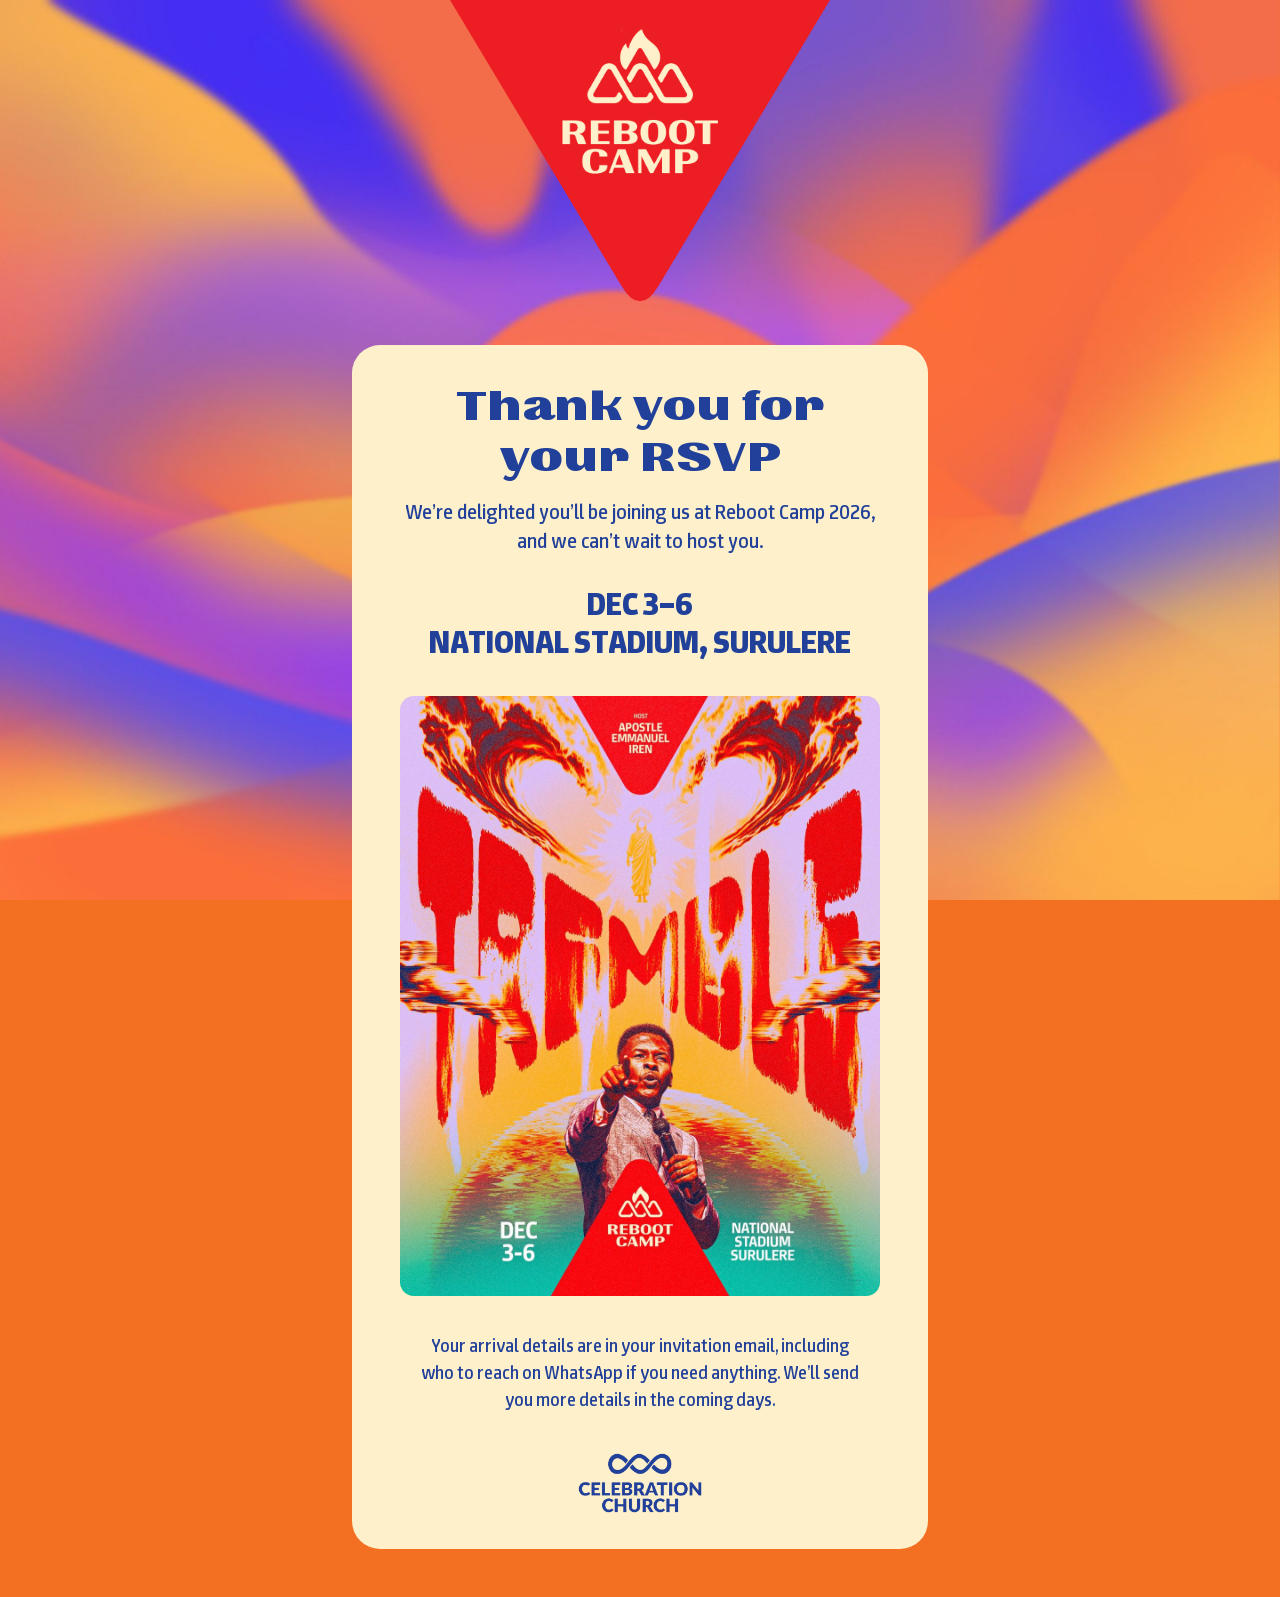
==== yes/index.html @ 0593b8fc "Add files via upload" ====
<!doctype html>
<html lang="en">
<head>
<meta charset="utf-8">
<meta name="viewport" content="width=device-width, initial-scale=1, viewport-fit=cover">
<title>Thank you for your RSVP – Reboot Camp 2026</title>
<meta name="description" content="Thank you for your RSVP to Reboot Camp 2026.">
<link rel="icon" type="image/png" href="../assets/images/favicon.png">
<link rel="apple-touch-icon" href="../assets/images/apple-touch-icon.png">
<link rel="preload" href="../assets/fonts/Quilon-Variable.woff2" as="font" type="font/woff2" crossorigin>
<link rel="preload" href="../assets/fonts/Expose-Variable.woff2" as="font" type="font/woff2" crossorigin>
<link rel="stylesheet" href="../assets/css/styles.css">
</head>
<body>
<div class="backdrop" aria-hidden="true"></div>
<svg class="mark" viewBox="0 0 360 300" role="img" aria-label="Reboot Camp">
  <path class="shape" d="M0 0 H360 L197.5 270.85 Q180 300 162.5 270.85 Z"/>
  <image href="../assets/images/reboot-camp-logo.png" x="104.6" y="26" width="150.8" height="140"/>
</svg>
<main>
<div class="panel">
<h1>Thank you for your RSVP</h1>
<p class="lead">We’re delighted you’ll be joining us at Reboot Camp 2026, and we can’t wait to host you.</p>
<p class="facts"><span>Dec 3–6</span><span>National Stadium, Surulere</span></p>
<img class="flier" src="../assets/images/poster.jpg" width="1080" height="1350" alt="Reboot Camp 2026 poster with the theme Tremble, hosted by Apostle Emmanuel Iren, 3–6 December at the National Stadium, Surulere.">
<p class="note">Your arrival details are in your invitation email, including who to reach on WhatsApp if you need anything. We’ll send you more details in the coming days.</p>
<div class="sign" role="img" aria-label="Celebration Church"></div>
</div>
</main>
</body>
</html>
---- assets/css/styles.css ----
/* Reboot Camp 2026 RSVP pages: shared styles */

/* Brand typefaces */
@font-face {
  font-family: "Expose";
  src: url("../fonts/Expose-Variable.woff2") format("woff2");
  font-weight: 400 900;
  font-display: swap;
}
@font-face {
  font-family: "Quilon";
  src: url("../fonts/Quilon-Variable.woff2") format("woff2");
  font-weight: 400 700;
  font-display: swap;
}

/* Brand colours. Change a colour here and it updates everywhere. */
:root {
  --base: #F37022;    /* shows while the background image loads */
  --panel: #FEF0CB;   /* cream panel behind the text */
  --ink: #21409A;     /* navy text and Celebration Church logo */
  --accent: #EC1D23;  /* red triangle */
  --dim: transparent; /* darkens the background in dark mode */
  color-scheme: light;
  box-sizing: border-box;
  padding-top: env(safe-area-inset-top, 0px);
  padding-bottom: env(safe-area-inset-bottom, 0px);
  background: var(--base);
}

/* Dark mode: follows the guest's phone or computer setting */
@media (prefers-color-scheme: dark) {
  :root {
    --panel: #21409A;
    --ink: #FEF0CB;
    --dim: rgba(14, 22, 60, 0.4);
    color-scheme: dark;
  }
}

*, *::before, *::after { box-sizing: inherit; }

html {
  scroll-padding-top: env(safe-area-inset-top, 0px);
  -webkit-text-size-adjust: 100%;
}

body {
  margin: 0;
  background: var(--base);
  color: var(--ink);
  font-family: "Expose", "Helvetica Neue", Arial, sans-serif;
  font-weight: 450;
  -webkit-font-smoothing: antialiased;
}

/* Gradient background, fixed behind the page */
.backdrop {
  position: fixed;
  inset: 0;
  z-index: 0;
  background: url("../images/background.jpg") 62% 0 / cover no-repeat;
}
.backdrop::after {
  content: "";
  position: absolute;
  inset: 0;
  background: var(--dim);
}

/* Red triangle with the Reboot Camp logo */
.mark {
  position: relative;
  z-index: 1;
  display: block;
  width: min(80vw, 380px);
  height: auto;
  margin: 0 auto;
}
.mark .shape { fill: var(--accent); }

main {
  position: relative;
  z-index: 1;
  max-width: 38rem;
  margin: 0 auto;
  padding: 1.75rem 1rem 3rem;
}

.panel {
  background: var(--panel);
  color: var(--ink);
  border-radius: 28px;
  padding: 2.25rem 1.5rem;
  text-align: center;
}

h1 {
  font-family: "Quilon", "Arial Black", sans-serif;
  font-weight: 700;
  font-size: clamp(1.75rem, 7vw, 3rem);
  line-height: 1.06;
  margin: 0 0 1rem;
  text-wrap: balance;
}

.lead {
  font-size: 1.25rem;
  line-height: 1.45;
  max-width: 30rem;
  margin: 0 auto 2rem;
  text-wrap: pretty;
}

.facts {
  display: flex;
  flex-wrap: wrap;
  justify-content: center;
  gap: 0.25rem 1.75rem;
  margin: 0 0 2.25rem;
  font-weight: 900;
  font-size: clamp(1.5rem, 6vw, 2rem);
  line-height: 1.05;
  text-transform: uppercase;
}
.facts span { text-wrap: balance; }

.flier {
  display: block;
  width: 100%;
  max-width: 30rem;
  height: auto;
  margin: 0 auto 2.25rem;
  border-radius: 14px;
}

.note {
  font-size: 1.125rem;
  line-height: 1.5;
  max-width: 28rem;
  margin: 0 auto;
  text-wrap: pretty;
}

/* Celebration Church logo, coloured to match the text */
.sign {
  width: 124px;
  aspect-ratio: 839 / 406;
  margin: 2.5rem auto 0;
  background: var(--ink);
  -webkit-mask: url("../images/celebration-church-logo.png") center / contain no-repeat;
  mask: url("../images/celebration-church-logo.png") center / contain no-repeat;
}
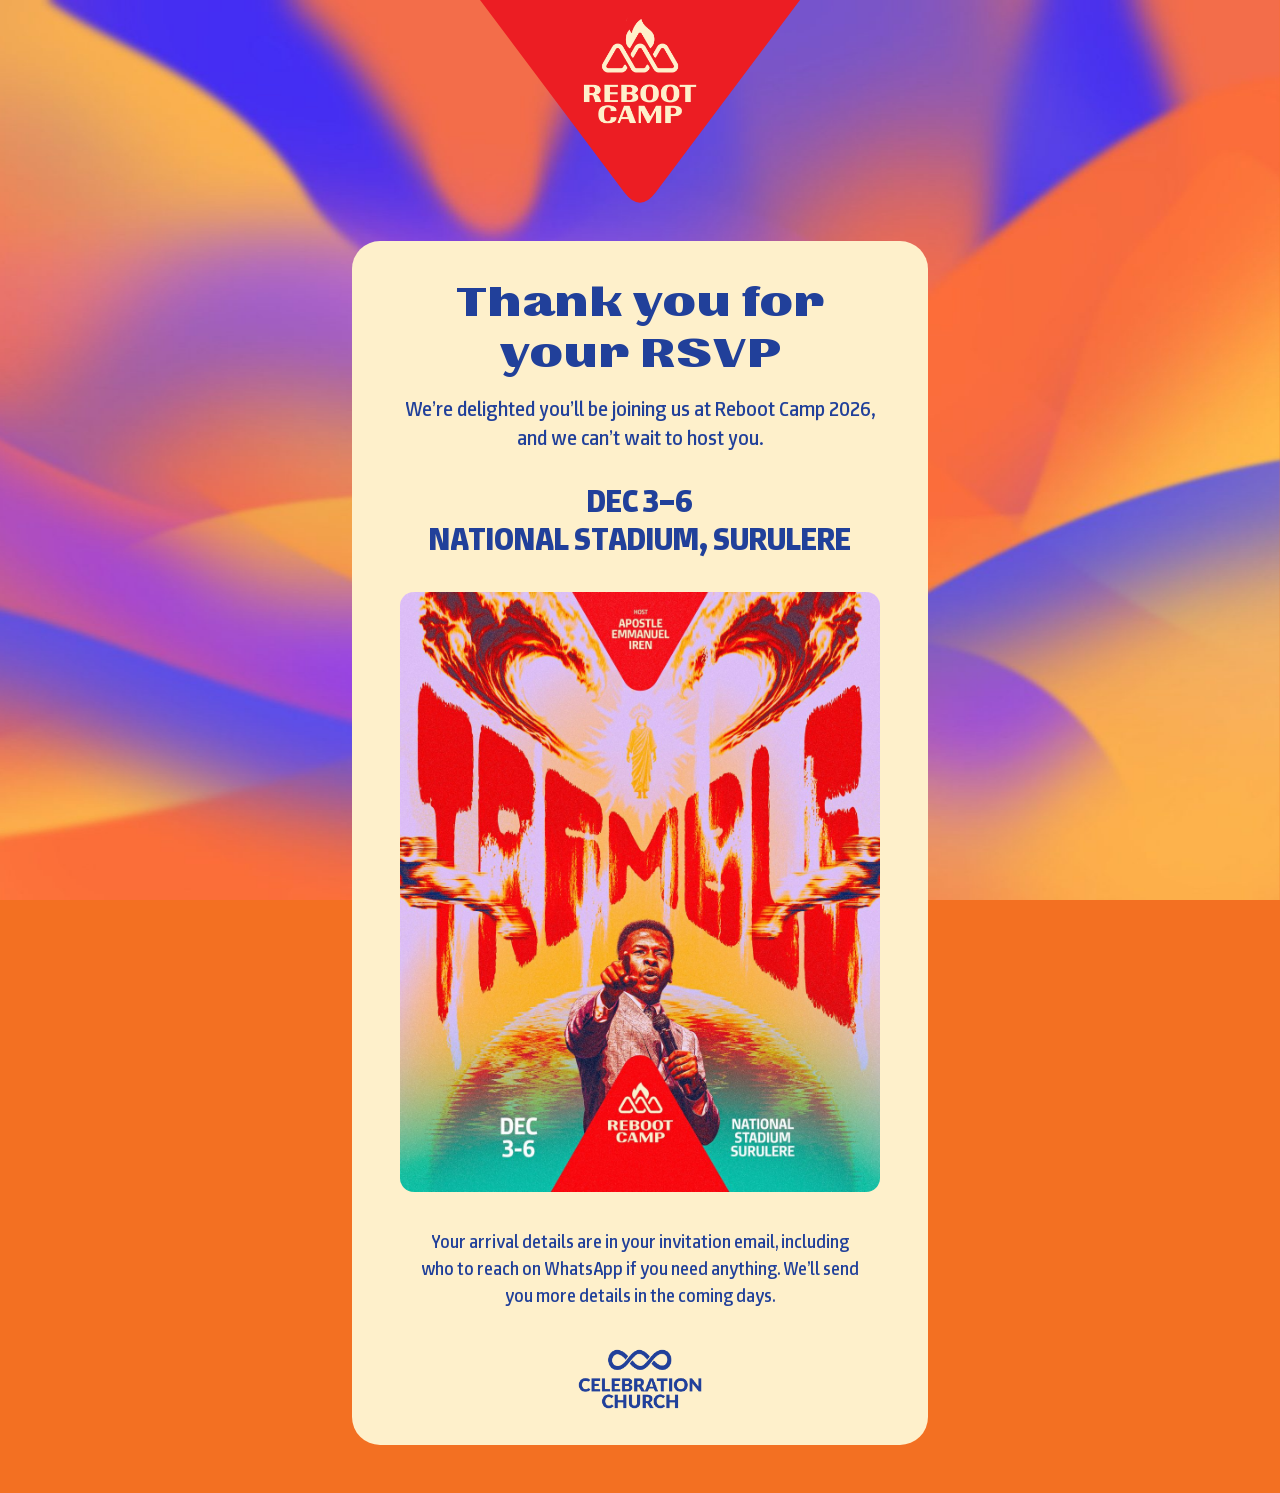
==== commit c84999fd: "Add files via upload" ====
--- a/yes/index.html
+++ b/yes/index.html
@@ -13,9 +13,9 @@
 </head>
 <body>
 <div class="backdrop" aria-hidden="true"></div>
-<svg class="mark" viewBox="0 0 360 300" role="img" aria-label="Reboot Camp">
-  <path class="shape" d="M0 0 H360 L197.5 270.85 Q180 300 162.5 270.85 Z"/>
-  <image href="../assets/images/reboot-camp-logo.png" x="104.6" y="26" width="150.8" height="140"/>
+<svg class="mark" viewBox="0 0 360 240" role="img" aria-label="Reboot Camp">
+  <path class="shape" d="M0 0 H360 L198 216 Q180 240 162 216 Z"/>
+  <image href="../assets/images/reboot-camp-logo.png" x="115.4" y="20" width="129.2" height="120"/>
 </svg>
 <main>
 <div class="panel">
--- a/assets/css/styles.css
+++ b/assets/css/styles.css
@@ -73,7 +73,7 @@
   position: relative;
   z-index: 1;
   display: block;
-  width: min(80vw, 380px);
+  width: min(68vw, 320px);
   height: auto;
   margin: 0 auto;
 }
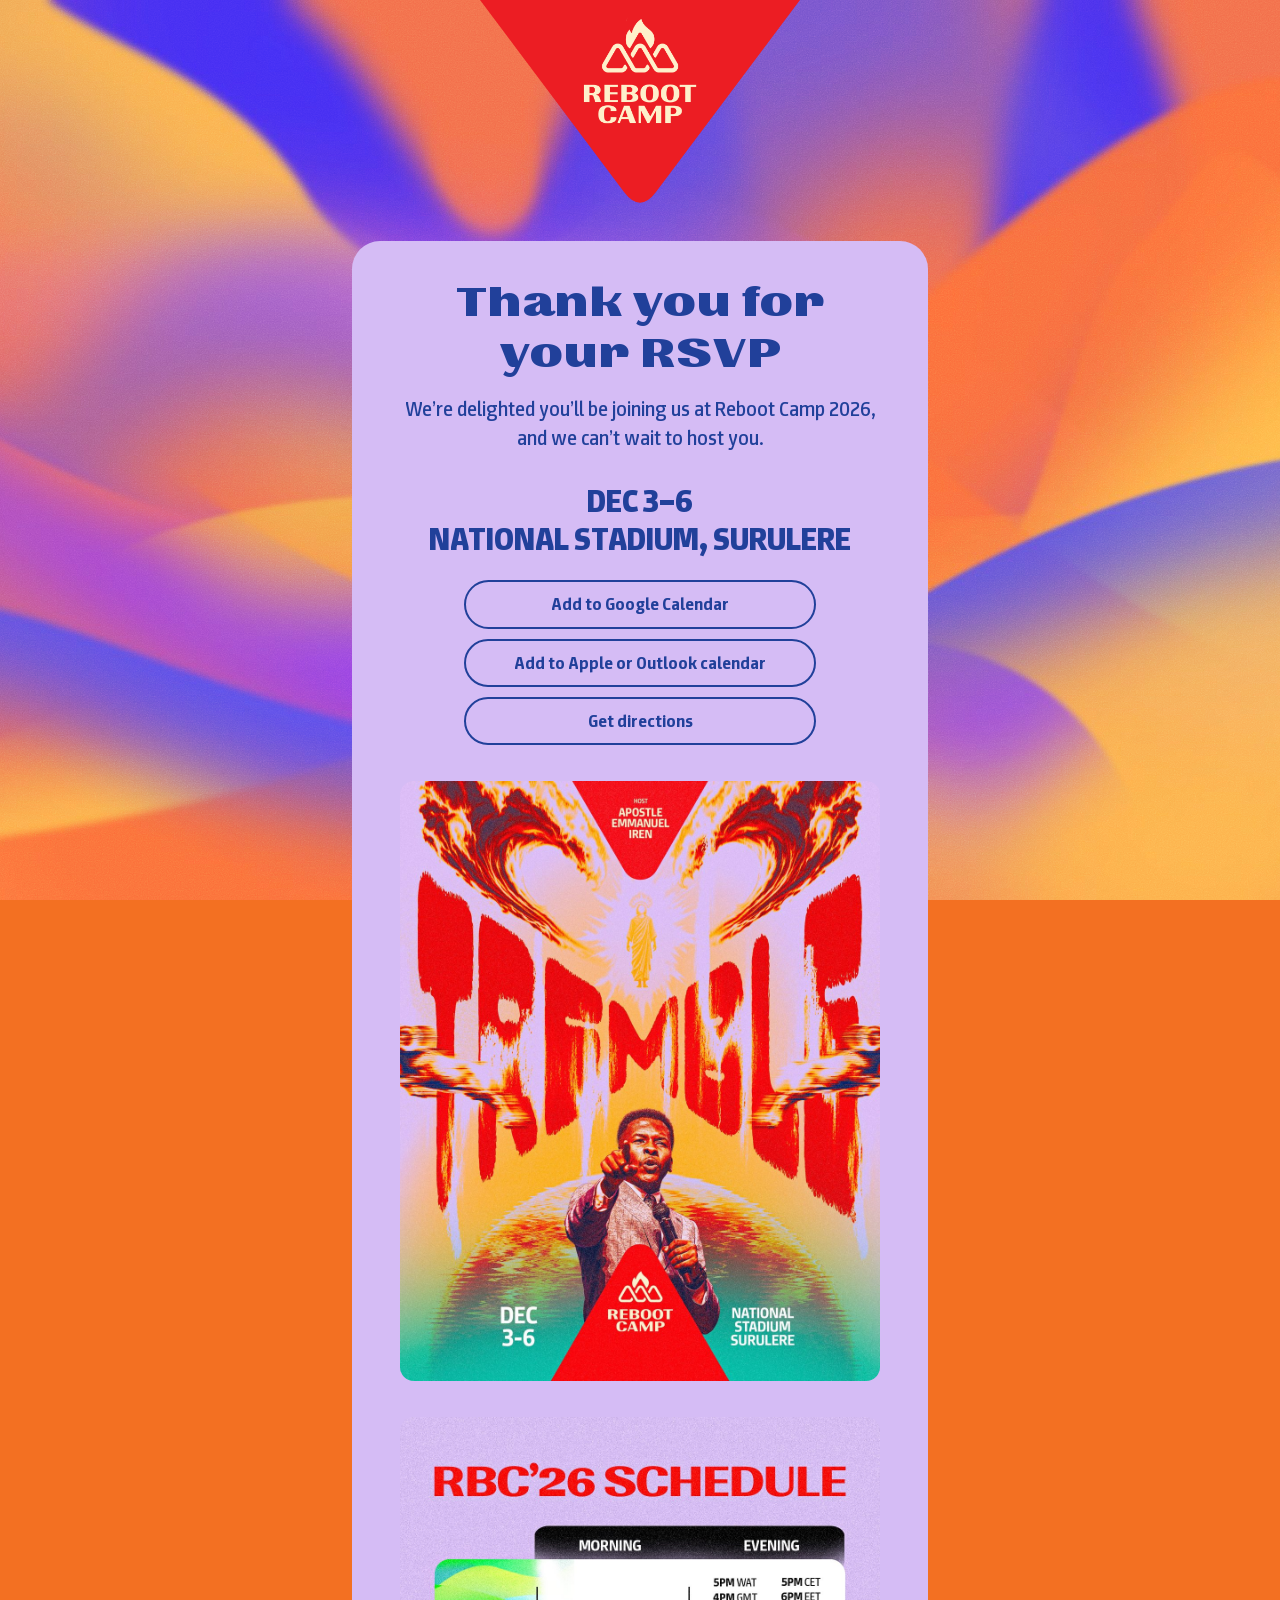
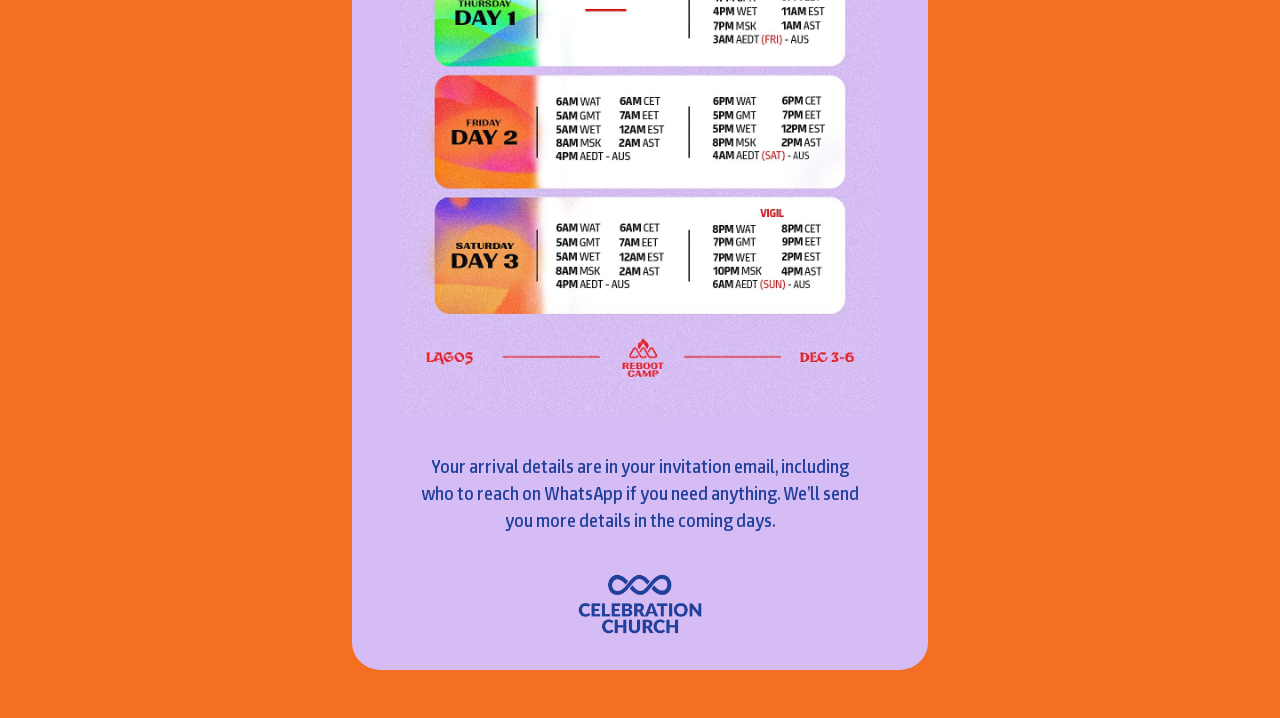
==== commit 5a62b5b0: "Add files via upload" ====
--- a/yes/index.html
+++ b/yes/index.html
@@ -22,7 +22,13 @@
 <h1>Thank you for your RSVP</h1>
 <p class="lead">We’re delighted you’ll be joining us at Reboot Camp 2026, and we can’t wait to host you.</p>
 <p class="facts"><span>Dec 3–6</span><span>National Stadium, Surulere</span></p>
+<div class="actions">
+  <a class="button" href="https://calendar.google.com/calendar/render?action=TEMPLATE&amp;text=Reboot+Camp+2026&amp;dates=20261203/20261207&amp;details=Session+times+%28Lagos%2C+WAT%29%3A%0AThursday+3+December%3A+5pm%0AFriday+4+December%3A+6am+and+6pm%0ASaturday+5+December%3A+6am%2C+then+the+vigil+from+8pm%0A%0AYour+arrival+details+are+in+your+invitation+email.&amp;location=National+Stadium%2C+Surulere%2C+Lagos" target="_blank" rel="noopener">Add to Google Calendar</a>
+  <a class="button" href="../assets/reboot-camp-2026.ics">Add to Apple or Outlook calendar</a>
+  <a class="button" href="https://www.google.com/maps/search/?api=1&amp;query=National+Stadium+Surulere+Lagos" target="_blank" rel="noopener">Get directions</a>
+</div>
 <img class="flier" src="../assets/images/poster.jpg" width="1080" height="1350" alt="Reboot Camp 2026 poster with the theme Tremble, hosted by Apostle Emmanuel Iren, 3–6 December at the National Stadium, Surulere.">
+<a class="zoom" href="../assets/images/schedule.jpg" target="_blank" rel="noopener"><img class="flier" src="../assets/images/schedule.jpg" width="1080" height="1350" loading="lazy" alt="Reboot Camp 2026 schedule. Thursday 3 December: evening session at 5pm WAT. Friday 4 December: morning session at 6am and evening session at 6pm WAT. Saturday 5 December: morning session at 6am and the vigil at 8pm WAT. Each time is also shown in GMT, WET, MSK, CET, EET, EST, AST and AEDT."></a>
 <p class="note">Your arrival details are in your invitation email, including who to reach on WhatsApp if you need anything. We’ll send you more details in the coming days.</p>
 <div class="sign" role="img" aria-label="Celebration Church"></div>
 </div>
--- a/assets/css/styles.css
+++ b/assets/css/styles.css
@@ -17,7 +17,7 @@
 /* Brand colours. Change a colour here and it updates everywhere. */
 :root {
   --base: #F37022;    /* shows while the background image loads */
-  --panel: #FEF0CB;   /* cream panel behind the text */
+  --panel: #D5BCF5;   /* lavender panel behind the text */
   --ink: #21409A;     /* navy text and Celebration Church logo */
   --accent: #EC1D23;  /* red triangle */
   --dim: transparent; /* darkens the background in dark mode */
@@ -61,6 +61,15 @@
   z-index: 0;
   background: url("../images/background.jpg") 62% 0 / cover no-repeat;
 }
+/* Light grain over the background, to match the posters' printed texture */
+.backdrop::before {
+  content: "";
+  position: absolute;
+  inset: 0;
+  background-image: url("data:image/svg+xml,%3Csvg xmlns='http://www.w3.org/2000/svg' width='220' height='220'%3E%3Cfilter id='n'%3E%3CfeTurbulence type='fractalNoise' baseFrequency='0.85' numOctaves='2' stitchTiles='stitch'/%3E%3CfeColorMatrix type='saturate' values='0'/%3E%3C/filter%3E%3Crect width='100%25' height='100%25' filter='url(%23n)'/%3E%3C/svg%3E");
+  opacity: 0.32;
+  mix-blend-mode: overlay;
+}
 .backdrop::after {
   content: "";
   position: absolute;
@@ -78,6 +87,15 @@
   margin: 0 auto;
 }
 .mark .shape { fill: var(--accent); }
+
+/* Entrance: the triangle drops in once and the panel rises in after it */
+.mark { animation: drop 650ms cubic-bezier(0.2, 0.8, 0.2, 1) both; }
+.panel { animation: rise 600ms cubic-bezier(0.2, 0.8, 0.2, 1) 180ms both; }
+@keyframes drop { from { transform: translateY(-100%); } to { transform: none; } }
+@keyframes rise { from { opacity: 0; transform: translateY(16px); } to { opacity: 1; transform: none; } }
+@media (prefers-reduced-motion: reduce) {
+  .mark, .panel { animation: none; }
+}
 
 main {
   position: relative;
@@ -125,6 +143,34 @@
 }
 .facts span { text-wrap: balance; }
 
+/* Calendar and directions buttons */
+.actions {
+  display: flex;
+  flex-wrap: wrap;
+  justify-content: center;
+  gap: 0.625rem;
+  margin: -0.75rem auto 2.25rem;
+  max-width: 22rem;
+}
+.button {
+  flex: 1 1 100%;
+  display: inline-flex;
+  align-items: center;
+  justify-content: center;
+  min-height: 48px;
+  padding: 0.75rem 1.25rem;
+  border: 2px solid var(--ink);
+  border-radius: 999px;
+  color: var(--ink);
+  font-weight: 700;
+  font-size: 1.0625rem;
+  line-height: 1.2;
+  text-decoration: none;
+  transition: background-color 150ms ease, color 150ms ease;
+}
+.button:hover { background: var(--ink); color: var(--panel); }
+.button:focus-visible { outline: 3px solid var(--accent); outline-offset: 3px; }
+
 .flier {
   display: block;
   width: 100%;
@@ -133,6 +179,10 @@
   margin: 0 auto 2.25rem;
   border-radius: 14px;
 }
+
+/* The schedule opens full size when tapped */
+.zoom { display: block; border-radius: 14px; }
+.zoom:focus-visible { outline: 3px solid var(--accent); outline-offset: 3px; }
 
 .note {
   font-size: 1.125rem;
